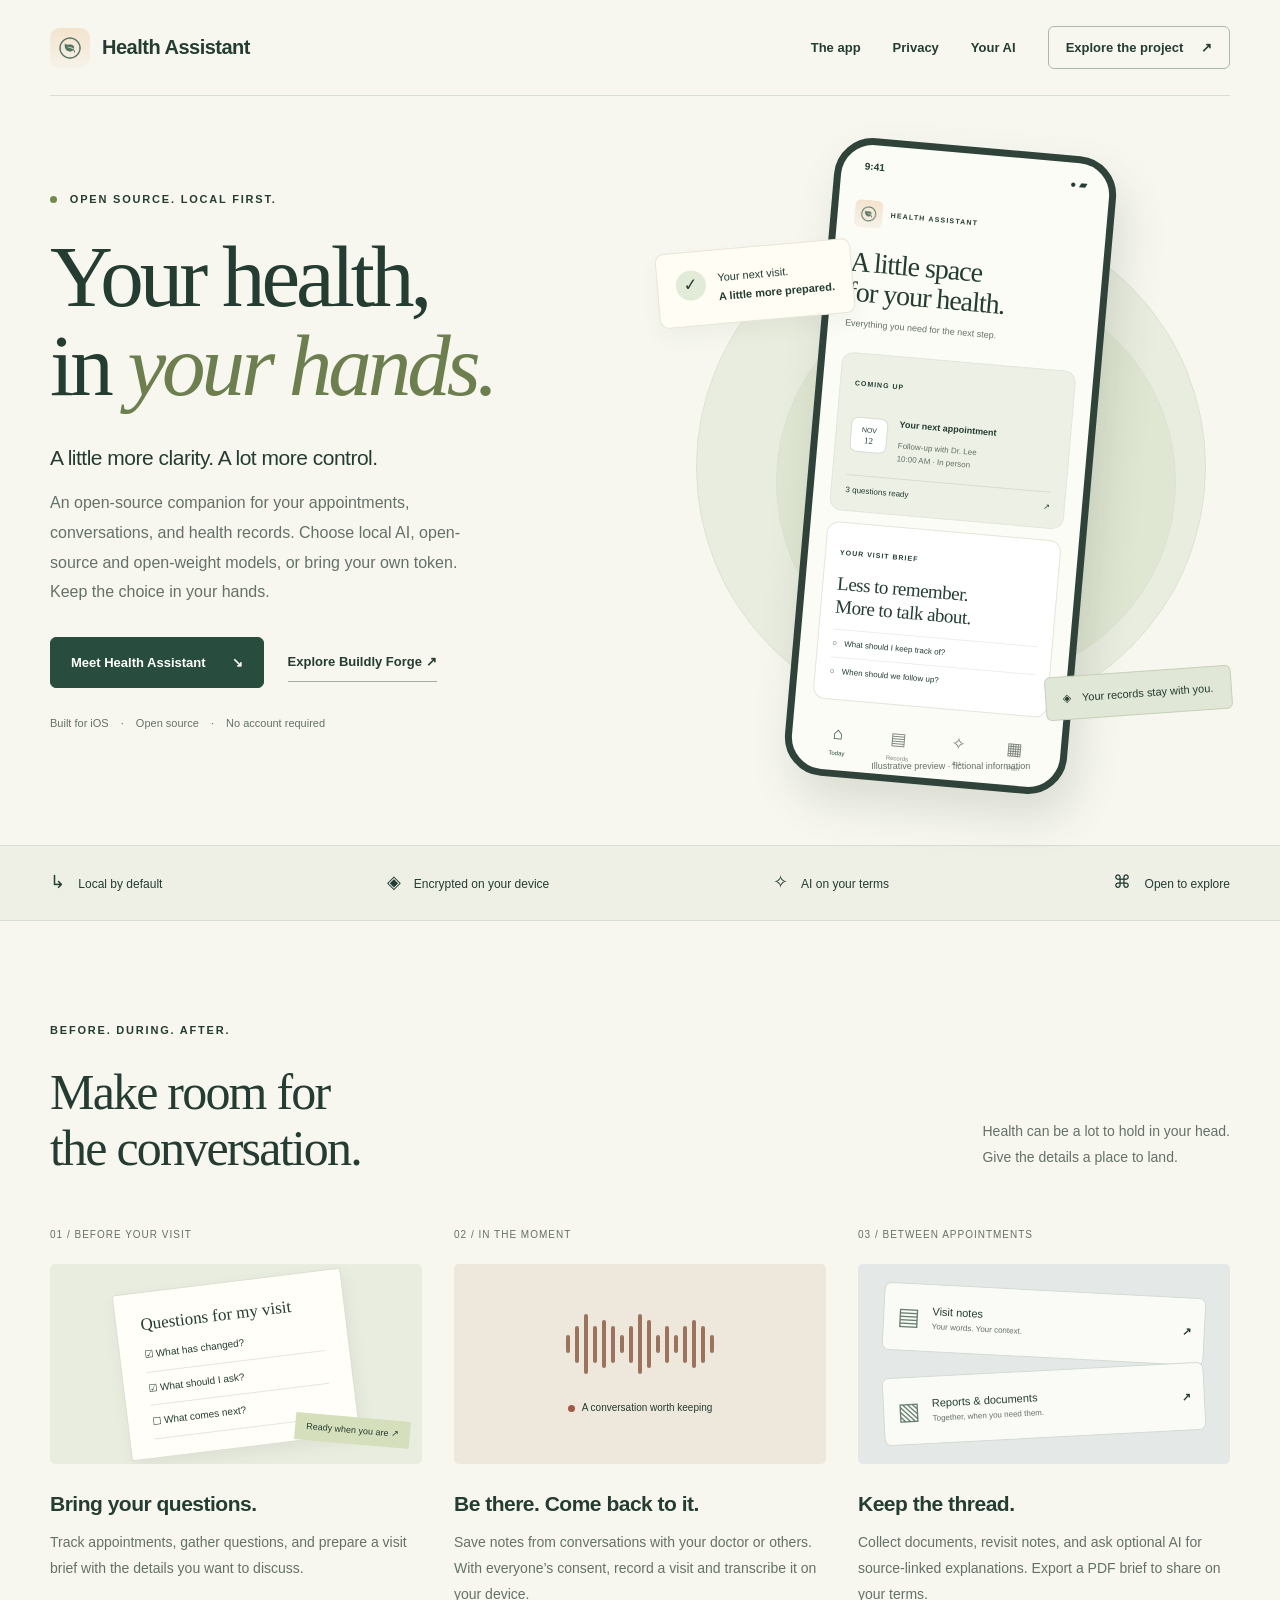
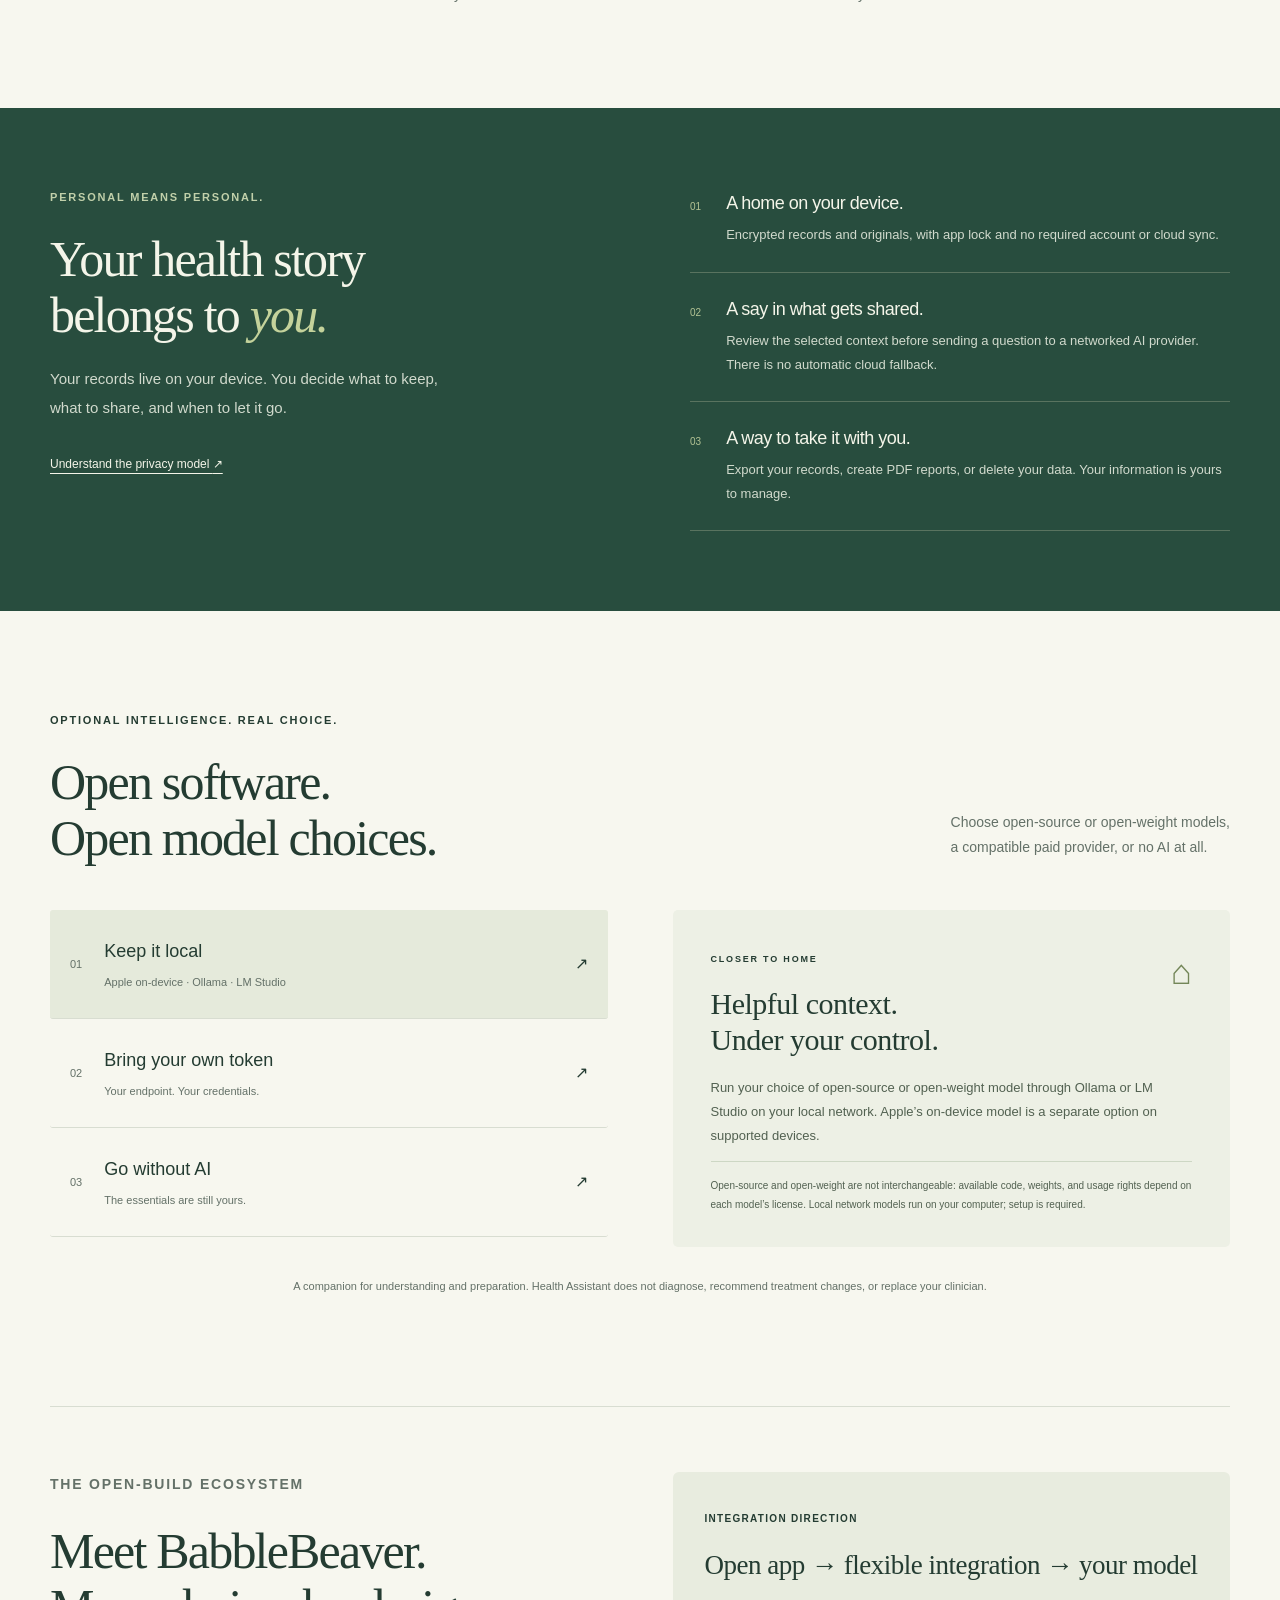
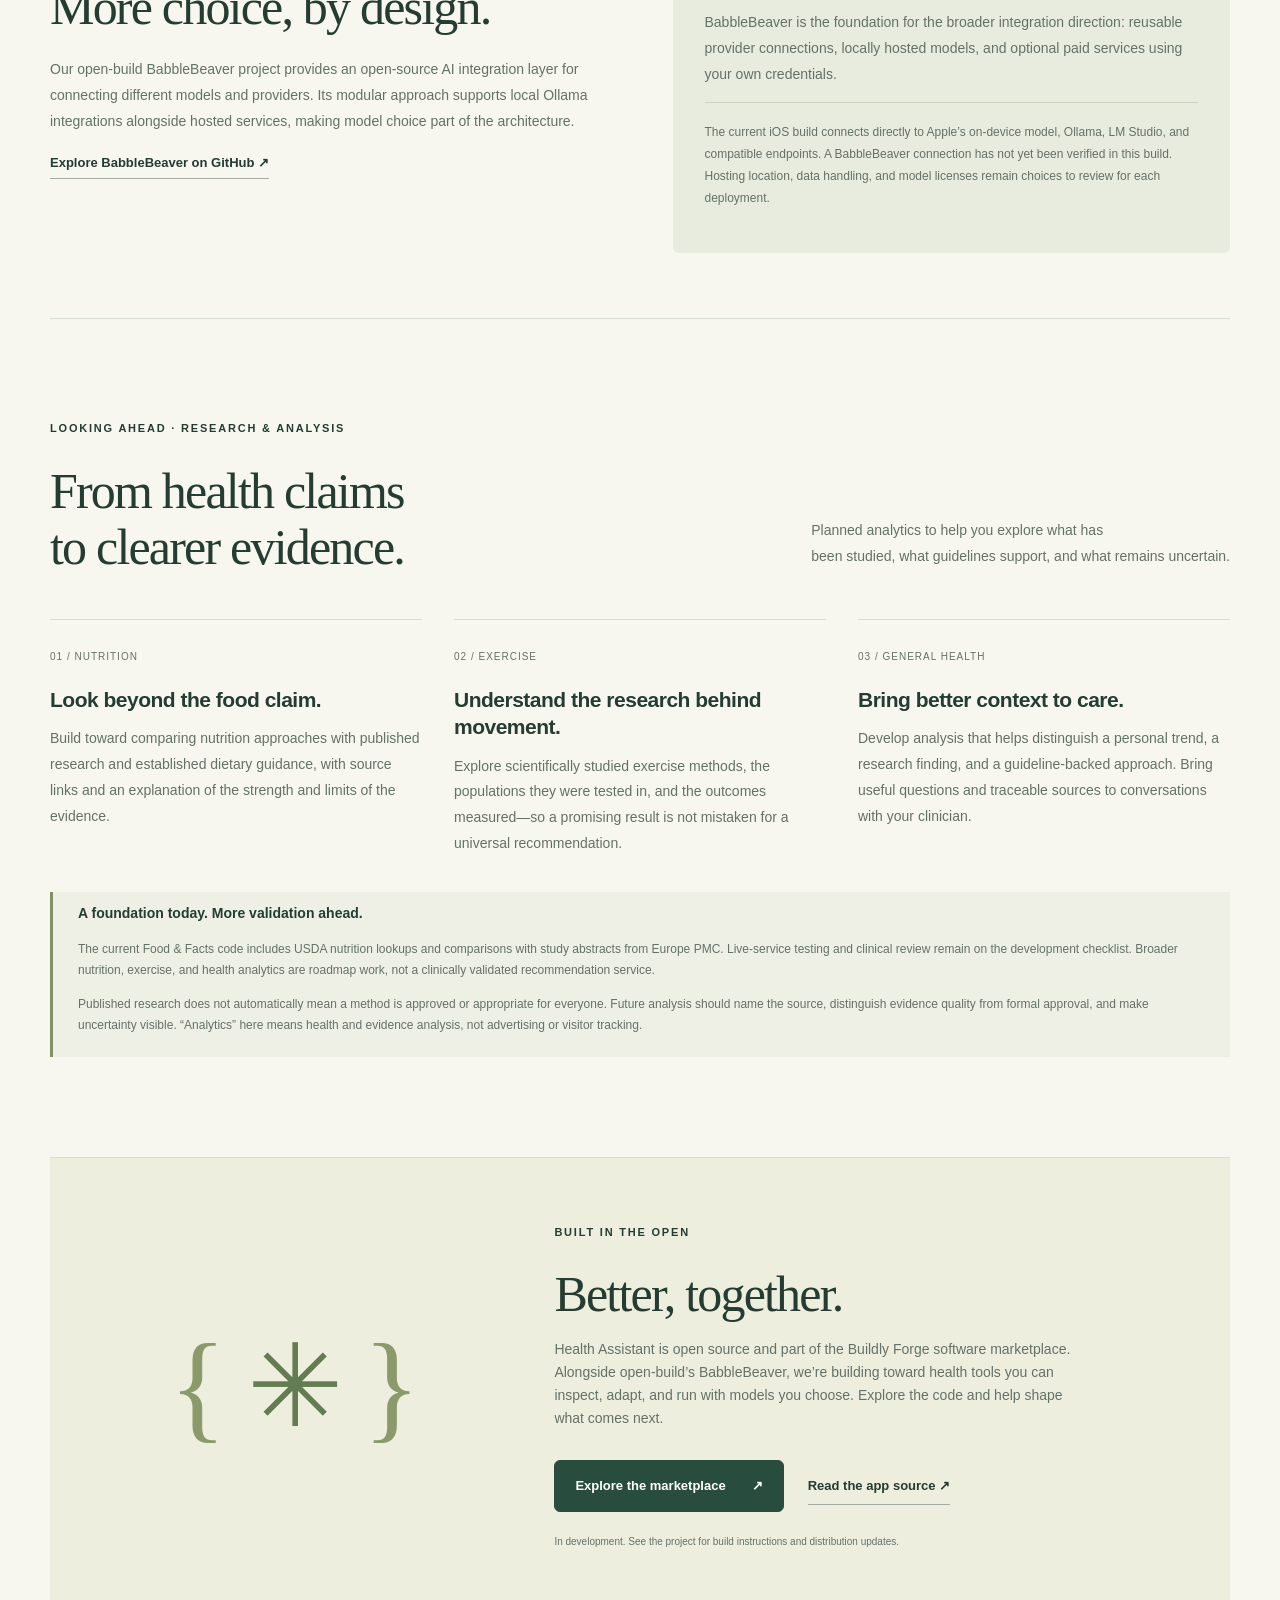
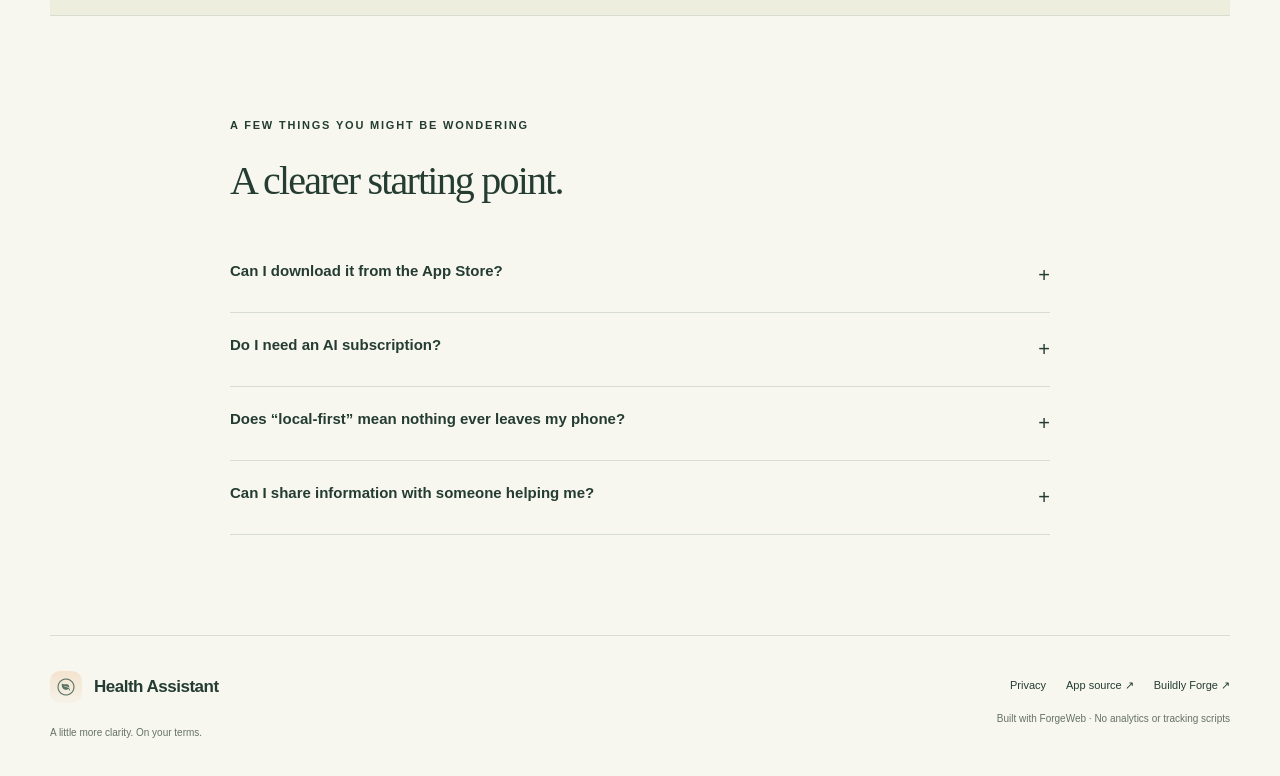
==== website/index.html @ 1ca06e39 "Build Health Assistant marketing site with local ForgeWeb administration" ====
<!doctype html>
<html lang="en">
<head>
<meta charset="utf-8"><meta name="viewport" content="width=device-width, initial-scale=1">
<title>Health Assistant — Your health, in your hands.</title>
<meta name="description" content="A local-first health companion for iOS. Prepare for appointments, keep conversations and records together, and choose where your AI runs.">
<meta name="theme-color" content="#244b3d"><meta property="og:title" content="Health Assistant — Your health, in your hands."><meta property="og:description" content="Remember the conversation. Prepare for the next one. A local-first, open-source health companion."><meta property="og:type" content="website">
<link rel="icon" href="assets/app-icon.png"><link rel="stylesheet" href="assets/site.css"><script defer src="assets/site.js"></script>
</head>
<body>
<a class="skip" href="#main">Skip to content</a>
<header class="header wrap"><a class="brand" href="./" aria-label="Health Assistant home"><img src="assets/app-icon.png" width="40" height="40" alt=""><span>Health Assistant</span></a><nav aria-label="Main navigation"><a href="#how-it-works">The app</a><a href="#privacy">Privacy</a><a href="#your-ai">Your AI</a><a class="nav-cta" href="#open-source">Explore the project <span aria-hidden="true">↗</span></a></nav></header>
<main id="main">
<section class="hero wrap">
<div class="hero-copy"><p class="eyebrow"><span class="status-dot"></span> OPEN SOURCE. LOCAL FIRST.</p><h1>Your health,<br>in <em>your hands.</em></h1><p class="lede">A little more clarity. A lot more control.</p><p class="intro">An open-source companion for your appointments, conversations, and health records. Choose local AI, open-source and open-weight models, or bring your own token. Keep the choice in your hands.</p><div class="actions"><a class="button" href="#how-it-works">Meet Health Assistant <span aria-hidden="true">↘</span></a><a class="text-link" href="https://collab.buildly.io/marketplace/">Explore Buildly Forge <span aria-hidden="true">↗</span></a></div><p class="hero-note">Built for iOS <span>·</span> Open source <span>·</span> No account required</p></div>
<div class="hero-visual"><div class="orbit orbit-one"></div><div class="orbit orbit-two"></div><div class="floating-note"><span class="note-icon" aria-hidden="true">✓</span><div>Your next visit.<br><strong>A little more prepared.</strong></div></div><div class="phone" aria-label="Illustrative Health Assistant app preview with fictional content"><div class="phone-top"><span>9:41</span><span aria-hidden="true">● ▰</span></div><div class="phone-heading"><img src="assets/app-icon.png" alt="" width="28" height="28"><span>HEALTH ASSISTANT</span></div><h2>A little space<br>for your health.</h2><p class="phone-sub">Everything you need for the next step.</p><div class="phone-card appointment"><span class="mini-label">COMING UP</span><div class="appointment-row"><div class="date-tile">NOV<strong>12</strong></div><div><strong>Your next appointment</strong><p>Follow-up with Dr. Lee<br>10:00 AM · In person</p></div></div><div class="card-footer"><span>3 questions ready</span><span aria-hidden="true">↗</span></div></div><div class="phone-card"><span class="mini-label">YOUR VISIT BRIEF</span><h3>Less to remember.<br>More to talk about.</h3><div class="mock-question"><span aria-hidden="true">○</span> What should I keep track of?</div><div class="mock-question"><span aria-hidden="true">○</span> When should we follow up?</div></div><div class="phone-tabs" aria-hidden="true"><span class="selected">⌂<small>Today</small></span><span>▤<small>Records</small></span><span>✧<small>Ask</small></span><span>▦<small>Plan</small></span></div></div><p class="preview-caption">Illustrative preview · fictional information</p><div class="privacy-tag"><span aria-hidden="true">◈</span> Your records stay with you.</div></div>
</section>
<div class="principles"><div class="wrap"><span><i aria-hidden="true">↳</i> Local by default</span><span><i aria-hidden="true">◈</i> Encrypted on your device</span><span><i aria-hidden="true">✧</i> AI on your terms</span><span><i aria-hidden="true">⌘</i> Open to explore</span></div></div>
<section id="how-it-works" class="section wrap"><div class="section-heading"><div><p class="eyebrow">BEFORE. DURING. AFTER.</p><h2>Make room for<br>the conversation.</h2></div><p>Health can be a lot to hold in your head.<br>Give the details a place to land.</p></div><div class="journey"><article><span class="step">01 / BEFORE YOUR VISIT</span><div class="feature-art questions-art" aria-hidden="true"><div class="paper"><span>Questions for my visit</span><p>☑ What has changed?</p><p>☑ What should I ask?</p><p>☐ What comes next?</p></div><span class="art-sticker">Ready when you are ↗</span></div><h3>Bring your questions.</h3><p>Track appointments, gather questions, and prepare a visit brief with the details you want to discuss.</p></article><article><span class="step">02 / IN THE MOMENT</span><div class="feature-art audio-art" aria-hidden="true"><div class="waveform"><i></i><i></i><i></i><i></i><i></i><i></i><i></i><i></i><i></i><i></i><i></i><i></i><i></i><i></i><i></i><i></i><i></i></div><div class="audio-label"><span class="record-dot"></span> A conversation worth keeping</div></div><h3>Be there. Come back to it.</h3><p>Save notes from conversations with your doctor or others. With everyone’s consent, record a visit and transcribe it on your device.</p></article><article><span class="step">03 / BETWEEN APPOINTMENTS</span><div class="feature-art records-art" aria-hidden="true"><div class="record-sheet"><span>▤</span><div>Visit notes<small>Your words. Your context.</small></div><b>↗</b></div><div class="record-sheet"><span>▧</span><div>Reports & documents<small>Together, when you need them.</small></div><b>↗</b></div></div><h3>Keep the thread.</h3><p>Collect documents, revisit notes, and ask optional AI for source-linked explanations. Export a PDF brief to share on your terms.</p></article></div></section>
<section id="privacy" class="privacy-section"><div class="wrap privacy-grid"><div><p class="eyebrow">PERSONAL MEANS PERSONAL.</p><h2>Your health story<br>belongs to <em>you.</em></h2><p class="privacy-intro">Your records live on your device. You decide what to keep, what to share, and when to let it go.</p><a class="light-link" href="privacy.html">Understand the privacy model <span aria-hidden="true">↗</span></a></div><div class="privacy-points"><article><span aria-hidden="true">01</span><div><h3>A home on your device.</h3><p>Encrypted records and originals, with app lock and no required account or cloud sync.</p></div></article><article><span aria-hidden="true">02</span><div><h3>A say in what gets shared.</h3><p>Review the selected context before sending a question to a networked AI provider. There is no automatic cloud fallback.</p></div></article><article><span aria-hidden="true">03</span><div><h3>A way to take it with you.</h3><p>Export your records, create PDF reports, or delete your data. Your information is yours to manage.</p></div></article></div></div></section>
<section id="your-ai" class="section wrap"><div class="section-heading"><div><p class="eyebrow">OPTIONAL INTELLIGENCE. REAL CHOICE.</p><h2>Open software.<br>Open model choices.</h2></div><p>Choose open-source or open-weight models,<br>a compatible paid provider, or no AI at all.</p></div><div class="ai-layout"><div class="ai-selector" role="tablist" aria-label="AI options"><button id="tab-local" role="tab" aria-selected="true" aria-controls="panel-ai" data-mode="local"><span>01</span><div>Keep it local<small>Apple on-device · Ollama · LM Studio</small></div><b aria-hidden="true">↗</b></button><button id="tab-token" role="tab" aria-selected="false" aria-controls="panel-ai" tabindex="-1" data-mode="token"><span>02</span><div>Bring your own token<small>Your endpoint. Your credentials.</small></div><b aria-hidden="true">↗</b></button><button id="tab-none" role="tab" aria-selected="false" aria-controls="panel-ai" tabindex="-1" data-mode="none"><span>03</span><div>Go without AI<small>The essentials are still yours.</small></div><b aria-hidden="true">↗</b></button></div><div id="panel-ai" class="ai-panel" role="tabpanel" aria-labelledby="tab-local" tabindex="0"><span class="panel-symbol" aria-hidden="true">⌂</span><p class="eyebrow" id="ai-label">CLOSER TO HOME</p><h3 id="ai-title">Helpful context.<br>Under your control.</h3><p id="ai-description">Run your choice of open-source or open-weight model through Ollama or LM Studio on your local network. Apple’s on-device model is a separate option on supported devices.</p><p class="ai-footnote" id="ai-footnote">Open-source and open-weight are not interchangeable: available code, weights, and usage rights depend on each model’s license. Local network models run on your computer; setup is required.</p></div></div><p class="care-note">A companion for understanding and preparation. Health Assistant does not diagnose, recommend treatment changes, or replace your clinician.</p></section>
<section id="babblebeaver" class="integration-section wrap"><div><p class="eyebrow">THE OPEN-BUILD ECOSYSTEM</p><h2>Meet BabbleBeaver.<br>More choice, by design.</h2><p>Our open-build BabbleBeaver project provides an open-source AI integration layer for connecting different models and providers. Its modular approach supports local Ollama integrations alongside hosted services, making model choice part of the architecture.</p><a class="text-link" href="https://github.com/open-build/BabbleBeaver">Explore BabbleBeaver on GitHub ↗</a></div><div class="integration-detail"><span class="roadmap-label">INTEGRATION DIRECTION</span><h3>Open app → flexible integration → your model</h3><p>BabbleBeaver is the foundation for the broader integration direction: reusable provider connections, locally hosted models, and optional paid services using your own credentials.</p><p class="integration-status">The current iOS build connects directly to Apple’s on-device model, Ollama, LM Studio, and compatible endpoints. A BabbleBeaver connection has not yet been verified in this build. Hosting location, data handling, and model licenses remain choices to review for each deployment.</p></div></section>
<section id="research-roadmap" class="section wrap"><div class="section-heading"><div><p class="eyebrow">LOOKING AHEAD · RESEARCH & ANALYSIS</p><h2>From health claims<br>to clearer evidence.</h2></div><p>Planned analytics to help you explore what has<br>been studied, what guidelines support, and what remains uncertain.</p></div><div class="journey roadmap"><article><span class="step">01 / NUTRITION</span><h3>Look beyond the food claim.</h3><p>Build toward comparing nutrition approaches with published research and established dietary guidance, with source links and an explanation of the strength and limits of the evidence.</p></article><article><span class="step">02 / EXERCISE</span><h3>Understand the research behind movement.</h3><p>Explore scientifically studied exercise methods, the populations they were tested in, and the outcomes measured—so a promising result is not mistaken for a universal recommendation.</p></article><article><span class="step">03 / GENERAL HEALTH</span><h3>Bring better context to care.</h3><p>Develop analysis that helps distinguish a personal trend, a research finding, and a guideline-backed approach. Bring useful questions and traceable sources to conversations with your clinician.</p></article></div><div class="research-note"><strong>A foundation today. More validation ahead.</strong><p>The current Food & Facts code includes USDA nutrition lookups and comparisons with study abstracts from Europe PMC. Live-service testing and clinical review remain on the development checklist. Broader nutrition, exercise, and health analytics are roadmap work, not a clinically validated recommendation service.</p><p>Published research does not automatically mean a method is approved or appropriate for everyone. Future analysis should name the source, distinguish evidence quality from formal approval, and make uncertainty visible. “Analytics” here means health and evidence analysis, not advertising or visitor tracking.</p></div></section>
<section id="open-source" class="open-section wrap"><div class="open-mark" aria-hidden="true">{<span>✳</span>}</div><div><p class="eyebrow">BUILT IN THE OPEN</p><h2>Better, together.</h2><p>Health Assistant is open source and part of the Buildly Forge software marketplace. Alongside open-build’s BabbleBeaver, we’re building toward health tools you can inspect, adapt, and run with models you choose. Explore the code and help shape what comes next.</p><div class="actions"><a class="button" href="https://collab.buildly.io/marketplace/">Explore the marketplace <span aria-hidden="true">↗</span></a><a class="text-link" href="https://github.com/glind/HealthAssistant">Read the app source <span aria-hidden="true">↗</span></a></div><p class="availability">In development. See the project for build instructions and distribution updates.</p></div></section>
<section class="faq section wrap"><p class="eyebrow">A FEW THINGS YOU MIGHT BE WONDERING</p><h2>A clearer starting point.</h2><details><summary>Can I download it from the App Store?</summary><p>We’re not linking an App Store release yet. Explore the app source for build instructions and follow the Buildly Forge project for distribution updates.</p></details><details><summary>Do I need an AI subscription?</summary><p>No. Appointments, notes, documents, and visit preparation work without AI. If you enable AI, you choose the provider. Local models require a compatible setup; paid services may charge separately.</p></details><details><summary>Does “local-first” mean nothing ever leaves my phone?</summary><p>Your records are stored locally. If you choose a networked AI provider, approved context is sent to that provider. You can also explicitly export or share reports. See the <a href="privacy.html">privacy model</a> for the distinctions.</p></details><details><summary>Can I share information with someone helping me?</summary><p>You can export reports and choose what to share yourself. Live caregiver accounts, shared workspaces, and cloud sync are not current app features.</p></details></section>
</main><footer class="footer wrap"><div><a class="brand" href="./"><img src="assets/app-icon.png" width="32" height="32" alt="">Health Assistant</a><p>A little more clarity. On your terms.</p></div><div><a href="privacy.html">Privacy</a><a href="https://github.com/glind/HealthAssistant">App source ↗</a><a href="https://collab.buildly.io/marketplace/">Buildly Forge ↗</a><p>Built with ForgeWeb · No analytics or tracking scripts</p></div></footer>
</body></html>
---- website/assets/site.css ----
:root{--ink:#243c32;--green:#284d3e;--sage:#dfe8db;--cream:#f7f7ef;--muted:#647168;--line:#d8ddd1;--white:#fff;--serif:Georgia,'Times New Roman',serif}*{box-sizing:border-box}html{scroll-behavior:smooth;scroll-padding-top:30px}body{margin:0;background:var(--cream);color:var(--ink);font:16px/1.65 -apple-system,BlinkMacSystemFont,'Segoe UI',sans-serif}a{color:inherit;text-underline-offset:5px}button{font:inherit}a,button,summary{-webkit-tap-highlight-color:transparent}a:focus-visible,button:focus-visible,summary:focus-visible,[tabindex]:focus-visible{outline:3px solid #b86632;outline-offset:5px}a:hover{color:#667e3e}.wrap{width:min(1180px,calc(100% - 96px));margin:auto}.skip{position:absolute;top:-70px;left:20px;z-index:20;background:white;padding:10px}.skip:focus{top:10px}.header{display:flex;align-items:center;justify-content:space-between;padding:26px 0;border-bottom:1px solid var(--line)}.brand{display:inline-flex;align-items:center;gap:12px;font-weight:650;letter-spacing:-.5px;text-decoration:none;font-size:20px}.brand img{border-radius:10px}.header nav{display:flex;gap:32px;align-items:center;font-size:13px;font-weight:600}.header nav a{text-decoration:none}.nav-cta{border:1px solid #abb9ab;padding:10px 17px;border-radius:6px}.nav-cta span{margin-left:14px}.hero{display:grid;grid-template-columns:1.05fr 1fr;gap:35px;min-height:720px;align-items:center;padding-top:50px;padding-bottom:58px}.eyebrow{font-size:11px;font-weight:700;letter-spacing:1.8px;margin:0 0 25px}.status-dot{display:inline-block;width:7px;height:7px;background:#748a4c;border-radius:50%;margin-right:8px}h1,h2,h3,p{margin-top:0}h1{font:normal clamp(60px,6.8vw,88px)/1.02 var(--serif);letter-spacing:-4px;margin-bottom:30px}em{font-weight:normal;color:#6d7f4f}h2{font:normal 50px/1.12 var(--serif);letter-spacing:-1.8px;margin-bottom:22px}h3{line-height:1.3;font-size:22px;letter-spacing:-.5px}.lede{font-size:21px;margin-bottom:13px;letter-spacing:-.5px}.intro{max-width:425px;color:var(--muted);font-size:16px;line-height:1.85}.actions{display:flex;gap:24px;align-items:center;flex-wrap:wrap;margin-top:30px}.button{background:var(--green);color:white;border:1px solid var(--green);border-radius:6px;padding:14px 20px;display:inline-flex;gap:26px;align-items:center;text-decoration:none;font-size:13px;font-weight:600}.button:hover{background:#3b614e;color:white}.text-link{font-size:13px;font-weight:600;text-decoration:none;border-bottom:1px solid #a2ada0;padding:8px 0}.hero-note{font-size:11px;color:var(--muted);margin-top:26px}.hero-note span{margin:0 9px}.hero-visual{position:relative;min-height:600px;display:flex;align-items:center;justify-content:center}.orbit{position:absolute;border:1px solid #dce3d1;border-radius:50%;width:510px;height:510px;background:#e9eddf;z-index:-1}.orbit-two{width:400px;height:400px;background:#dfe6d2;transform:translate(25px,15px)}.phone{width:283px;background:#fbfcf6;border:7px solid #30433b;border-radius:39px;padding:14px 17px 12px;box-shadow:10px 23px 45px #34433324;transform:rotate(5deg);position:relative}.phone-top{display:flex;justify-content:space-between;font-size:10px;font-weight:700;margin-bottom:24px;padding:0 6px}.phone-heading{display:flex;align-items:center;gap:8px;font-size:7px;letter-spacing:1.2px;font-weight:650;margin-bottom:20px}.phone-heading img{border-radius:6px}.phone h2{font-size:28px;letter-spacing:-1px;margin-bottom:8px;line-height:1.1}.phone-sub{font-size:9px;color:var(--muted);margin-bottom:21px}.phone-card{background:white;border:1px solid #e3e6da;border-radius:12px;padding:14px;margin-top:11px}.phone-card.appointment{background:#edf0e5}.mini-label{font-size:7px;letter-spacing:1px;font-weight:750}.appointment-row{display:flex;align-items:center;gap:11px;margin:12px 0}.date-tile{background:#fff;border:1px solid var(--line);padding:6px 10px;text-align:center;border-radius:7px;font-size:7px}.date-tile strong{display:block;font:24px var(--serif)}.appointment-row>div>strong{font-size:9px}.appointment-row p{font-size:8px;line-height:1.7;color:var(--muted);margin:3px 0 0}.card-footer{border-top:1px solid var(--line);padding-top:8px;font-size:8px;display:flex;justify-content:space-between}.phone-card h3{font:19px/1.2 var(--serif);margin:10px 0}.mock-question{font-size:8px;padding:7px 0;border-top:1px solid #eee}.mock-question span{margin-right:5px}.phone-tabs{display:flex;justify-content:space-around;margin-top:20px;text-align:center;color:#7b857b;font-size:17px}.phone-tabs small{display:block;font-size:6px}.phone-tabs .selected{color:#244b3d}.floating-note{position:absolute;left:-14px;top:100px;z-index:2;transform:rotate(-5deg);background:#fffdf4;padding:18px;border:1px solid #e7e6d8;border-radius:9px;box-shadow:0 10px 20px #3443330c;display:flex;gap:12px;font-size:11px;line-height:1.7}.note-icon{width:30px;height:30px;border-radius:50%;background:#e2ead8;display:grid;place-items:center;font-size:17px}.floating-note strong{font-weight:550}.privacy-tag{position:absolute;bottom:72px;right:-2px;background:#e1e7d6;border:1px solid #c5d0b8;transform:rotate(-4deg);padding:12px 17px;font-size:11px;border-radius:6px}.privacy-tag span{margin-right:8px}.preview-caption{position:absolute;bottom:4px;left:0;right:0;text-align:center;font-size:9px;color:var(--muted)}.principles{border-block:1px solid var(--line);background:#eef0e6}.principles .wrap{display:flex;justify-content:space-between;padding:22px 0;font-size:12px}.principles i{font-size:18px;font-style:normal;margin-right:10px}.section{padding-top:100px;padding-bottom:100px}.section-heading{display:flex;justify-content:space-between;align-items:end;gap:40px;margin-bottom:44px}.section-heading h2{margin:0}.section-heading>p{font-size:14px;color:var(--muted);line-height:1.85;margin-bottom:5px}.journey{display:grid;grid-template-columns:repeat(3,1fr);gap:32px}.step{font-size:10px;letter-spacing:1px;color:var(--muted)}.feature-art{height:200px;margin:18px 0 26px;background:#e9eddf;position:relative;overflow:hidden;display:flex;align-items:center;justify-content:center;border-radius:5px}.journey h3{font-size:21px;margin-bottom:13px}.journey article>p{font-size:14px;color:var(--muted);line-height:1.85;margin:0}.paper{background:#fffef8;transform:rotate(-7deg);padding:18px 24px;box-shadow:2px 6px 15px #38423212;width:230px;border:1px solid #dce0d2;border-radius:3px}.paper>span{font-family:var(--serif);font-size:17px}.paper p{font-size:10px;border-bottom:1px solid #e4e7db;margin:0;padding:8px 0}.art-sticker{position:absolute;right:12px;bottom:20px;background:#d5dfbc;padding:6px 11px;font-size:9px;transform:rotate(5deg)}.audio-art{background:#eee7dc;flex-direction:column;gap:23px}.waveform{height:65px;display:flex;gap:5px;align-items:center}.waveform i{width:4px;height:18px;border-radius:5px;background:#9c745e}.waveform i:nth-child(3n){height:60px}.waveform i:nth-child(2n){height:37px}.waveform i:nth-child(5n){height:48px}.audio-label{font-size:10px;display:flex;align-items:center;gap:7px}.record-dot{width:7px;height:7px;background:#a25a46;border-radius:50%}.records-art{background:#e4e9e7;flex-direction:column;gap:12px;padding:25px}.record-sheet{display:flex;align-items:center;gap:12px;background:#fafbf6;width:100%;padding:13px;border:1px solid #d3dbd4;border-radius:7px;font-size:11px;transform:rotate(3deg)}.record-sheet+div{transform:rotate(-3deg)}.record-sheet>span{font-size:24px;color:#678071}.record-sheet small{font-size:8px;display:block;color:var(--muted)}.record-sheet b{margin-left:auto}.privacy-section{background:var(--green);color:#f4f5e9;padding:80px 0}.privacy-grid{display:grid;grid-template-columns:1fr 1fr;gap:100px}.privacy-section .eyebrow{color:#c1d0aa}.privacy-section em{color:#c4d29b}.privacy-intro{font-size:15px;line-height:1.9;color:#d1dacd;max-width:390px}.light-link{font-size:12px;color:#f4f5e9;display:inline-block;margin-top:18px}.privacy-points article{display:flex;gap:25px;padding:25px 0;border-bottom:1px solid #59735f}.privacy-points article:first-child{padding-top:4px}.privacy-points article>span{font-size:10px;padding-top:7px;color:#b3c394}.privacy-points h3{font-size:18px;font-weight:500;margin-bottom:8px}.privacy-points p{font-size:13px;line-height:1.8;color:#d1dacd;margin:0}.ai-layout{display:grid;grid-template-columns:1fr 1fr;gap:65px;align-items:start}.ai-selector button{display:flex;width:100%;gap:22px;text-align:left;align-items:center;background:none;border:0;border-bottom:1px solid var(--line);color:var(--ink);padding:27px 20px;cursor:pointer;border-radius:3px}.ai-selector button[aria-selected=true]{background:#e5eadb}.ai-selector button>span{font-size:11px;color:var(--muted)}.ai-selector button div{font-size:18px}.ai-selector button small{font-size:11px;color:var(--muted);display:block;margin-top:6px}.ai-selector button b{font-weight:400;margin-left:auto}.ai-panel{background:#edf0e5;padding:33px 38px;min-height:330px;border-radius:5px}.panel-symbol{float:right;font-size:35px;color:#738658}.ai-panel .eyebrow{font-size:9px;margin-top:9px;margin-bottom:19px}.ai-panel h3{font:30px/1.2 var(--serif);margin-bottom:18px;letter-spacing:-.5px}.ai-panel p:not(.eyebrow){font-size:13px;color:#526151;line-height:1.85}.ai-panel .ai-footnote{font-size:10px!important;border-top:1px solid #cdd7c4;padding-top:15px;margin-bottom:0}.care-note{font-size:11px;color:var(--muted);margin-top:30px;text-align:center}.open-section{border-block:1px solid var(--line);display:grid;grid-template-columns:.75fr 1.25fr;gap:75px;padding:65px 60px;background:#eeeede}.open-mark{display:flex;align-items:center;justify-content:center;gap:20px;font:120px var(--serif);color:#8b9a6b}.open-mark span{font:115px var(--serif);color:#647c51}.open-section h2{margin-bottom:16px}.open-section p:not(.eyebrow){font-size:14px;color:var(--muted);max-width:520px}.open-section .availability{font-size:10px!important;margin:22px 0 0}.faq{max-width:820px}.faq h2{font-size:40px;margin-bottom:35px}.faq details{border-bottom:1px solid var(--line);padding:20px 0}.faq summary{cursor:pointer;font-size:15px;font-weight:550;list-style:none;display:flex;justify-content:space-between;gap:20px}.faq summary::after{content:'+';font-size:20px;font-weight:400}.faq details[open] summary::after{content:'−'}.faq details p{font-size:14px;color:var(--muted);margin:15px 30px 2px 0}.footer{border-top:1px solid var(--line);padding-top:35px;padding-bottom:35px;display:flex;justify-content:space-between;gap:25px}.footer .brand{font-size:17px}.footer p{font-size:10px;color:var(--muted);margin:13px 0 0}.footer>div:last-child{text-align:right}.footer>div>a:not(.brand){font-size:11px;margin-left:20px;text-decoration:none}.prose{max-width:780px;padding-block:75px}.prose h1{font-size:64px}.prose h2{font-size:28px;margin-top:36px;letter-spacing:-.5px}.prose p,.prose li{color:var(--muted)}@media(min-width:1450px){.hero{min-height:770px}}@media(max-width:1050px){.wrap{width:calc(100% - 56px)}.header nav{gap:20px}.hero{gap:10px}.hero-visual{transform:scale(.88)}.orbit{width:430px;height:430px}.floating-note{left:-35px}.privacy-tag{right:-20px}.actions{gap:17px}.privacy-grid{gap:50px}.ai-layout{gap:30px}.open-section{padding:45px}.open-mark{font-size:90px;gap:10px}.open-mark span{font-size:90px}}@media(max-width:760px){.wrap{width:calc(100% - 40px)}.header{padding:18px 0;flex-wrap:wrap;gap:18px}.brand{font-size:18px}.header nav{width:100%;justify-content:space-between;gap:10px;font-size:11px}.nav-cta{padding:6px 10px}.hero{grid-template-columns:1fr;padding-top:45px;padding-bottom:20px;gap:0}.hero-copy{max-width:520px}h1{font-size:66px;letter-spacing:-3px}.eyebrow{font-size:10px;letter-spacing:1.4px}.intro{font-size:15px}.hero-visual{min-height:580px;transform:scale(.93);margin-top:10px}.floating-note{left:0;top:100px}.privacy-tag{right:0;bottom:70px}.orbit{width:min(100%,440px);height:410px}.orbit-two{width:320px;height:320px}.hero-note{font-size:10px}.principles .wrap{display:grid;grid-template-columns:1fr 1fr;gap:15px;font-size:10px;padding:19px 0}.principles i{margin-right:6px;font-size:15px}.section{padding-block:62px}.section-heading{display:block;margin-bottom:30px}h2{font-size:40px}.section-heading>p{margin-top:22px}.journey{grid-template-columns:1fr;gap:37px}.feature-art{height:215px;margin-bottom:18px}.journey article>p{max-width:500px}.privacy-section{padding:55px 0}.privacy-grid,.ai-layout{grid-template-columns:1fr;gap:35px}.privacy-points article{padding:22px 0}.ai-selector button{padding:20px 15px}.ai-panel{padding:27px;min-height:330px}.care-note{text-align:left}.open-section{grid-template-columns:1fr;padding:32px 23px;gap:18px}.open-mark{justify-content:start;font-size:64px;line-height:1}.open-mark span{font-size:65px}.faq h2{font-size:35px}.footer{display:block}.footer>div:last-child{text-align:left;margin-top:26px}.footer>div>a:not(.brand){margin-left:0;margin-right:20px}.prose{padding-block:45px}.prose h1{font-size:49px}.prose h2{font-size:28px}}@media(prefers-reduced-motion:reduce){html{scroll-behavior:auto}}

.integration-section{display:grid;grid-template-columns:1fr 1fr;gap:65px;border-block:1px solid var(--line);padding-block:65px}.integration-section p{font-size:14px;color:var(--muted);line-height:1.85}.integration-detail{background:#e8ecdf;padding:32px;border-radius:6px}.roadmap-label{display:inline-block;font-size:10px;font-weight:700;letter-spacing:1.3px;margin-bottom:20px}.integration-detail h3{font:27px/1.3 var(--serif)}.integration-detail .integration-status{font-size:12px;border-top:1px solid #cad4bf;padding-top:18px}.roadmap article{border-top:1px solid var(--line);padding-top:22px}.roadmap h3{margin-top:18px}.research-note{margin-top:35px;border-left:3px solid #829064;padding:8px 25px;background:#eef0e6}.research-note strong{font-size:14px}.research-note p{font-size:12px;line-height:1.8;color:var(--muted);margin:12px 0}@media(max-width:760px){.integration-section{grid-template-columns:1fr;gap:25px;padding-block:45px}.integration-detail{padding:25px}}
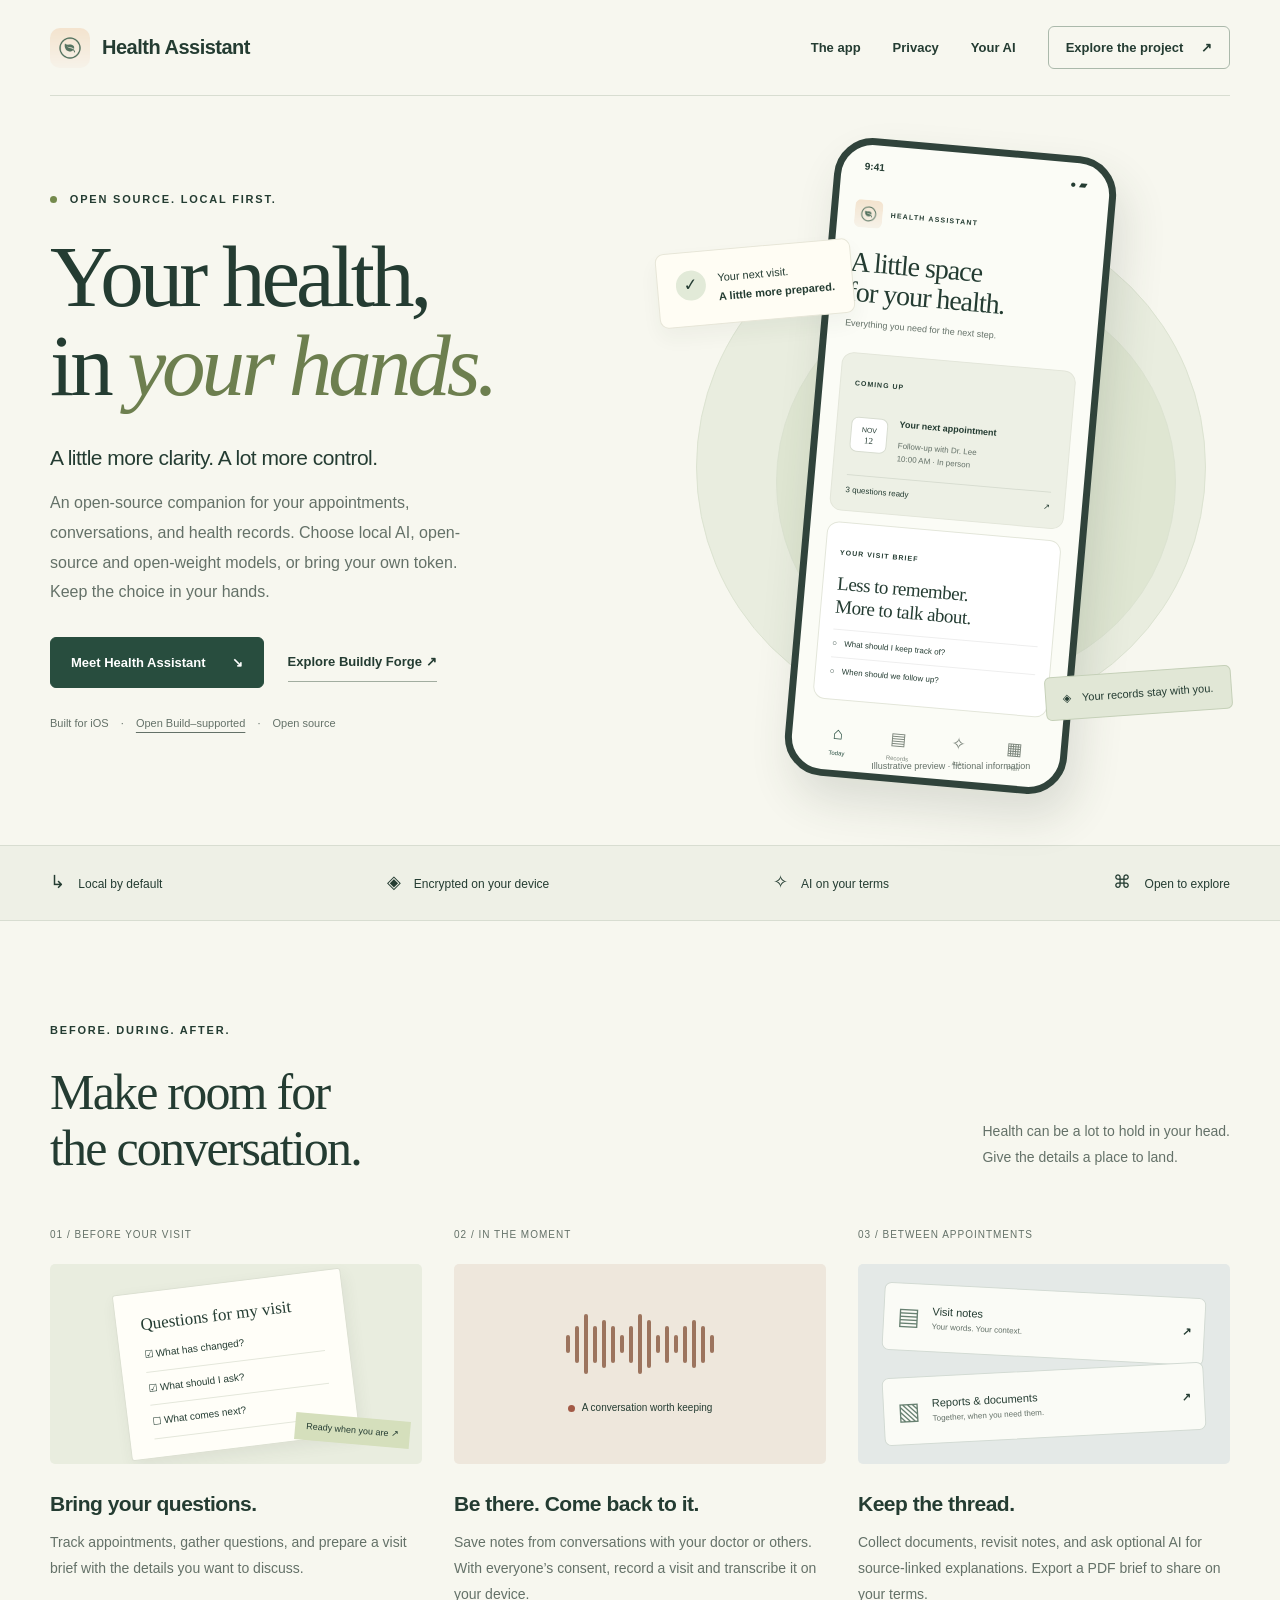
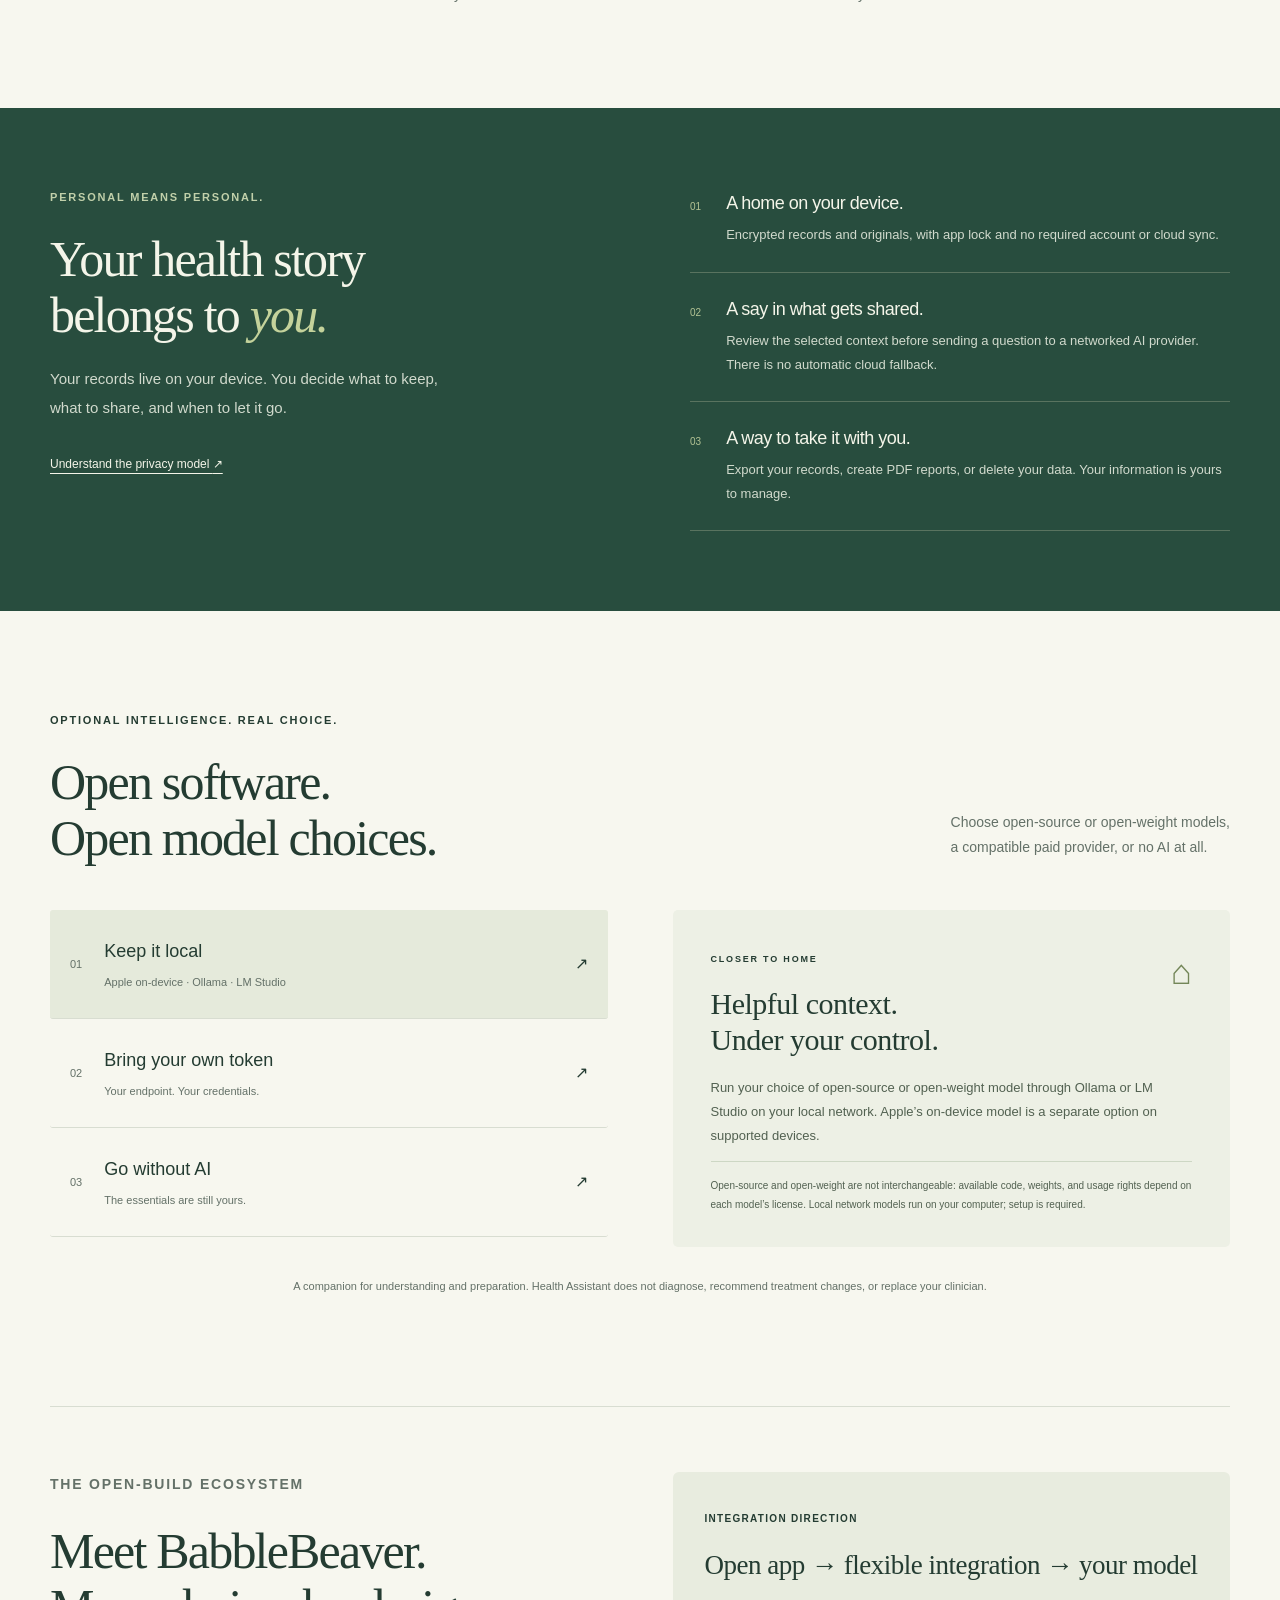
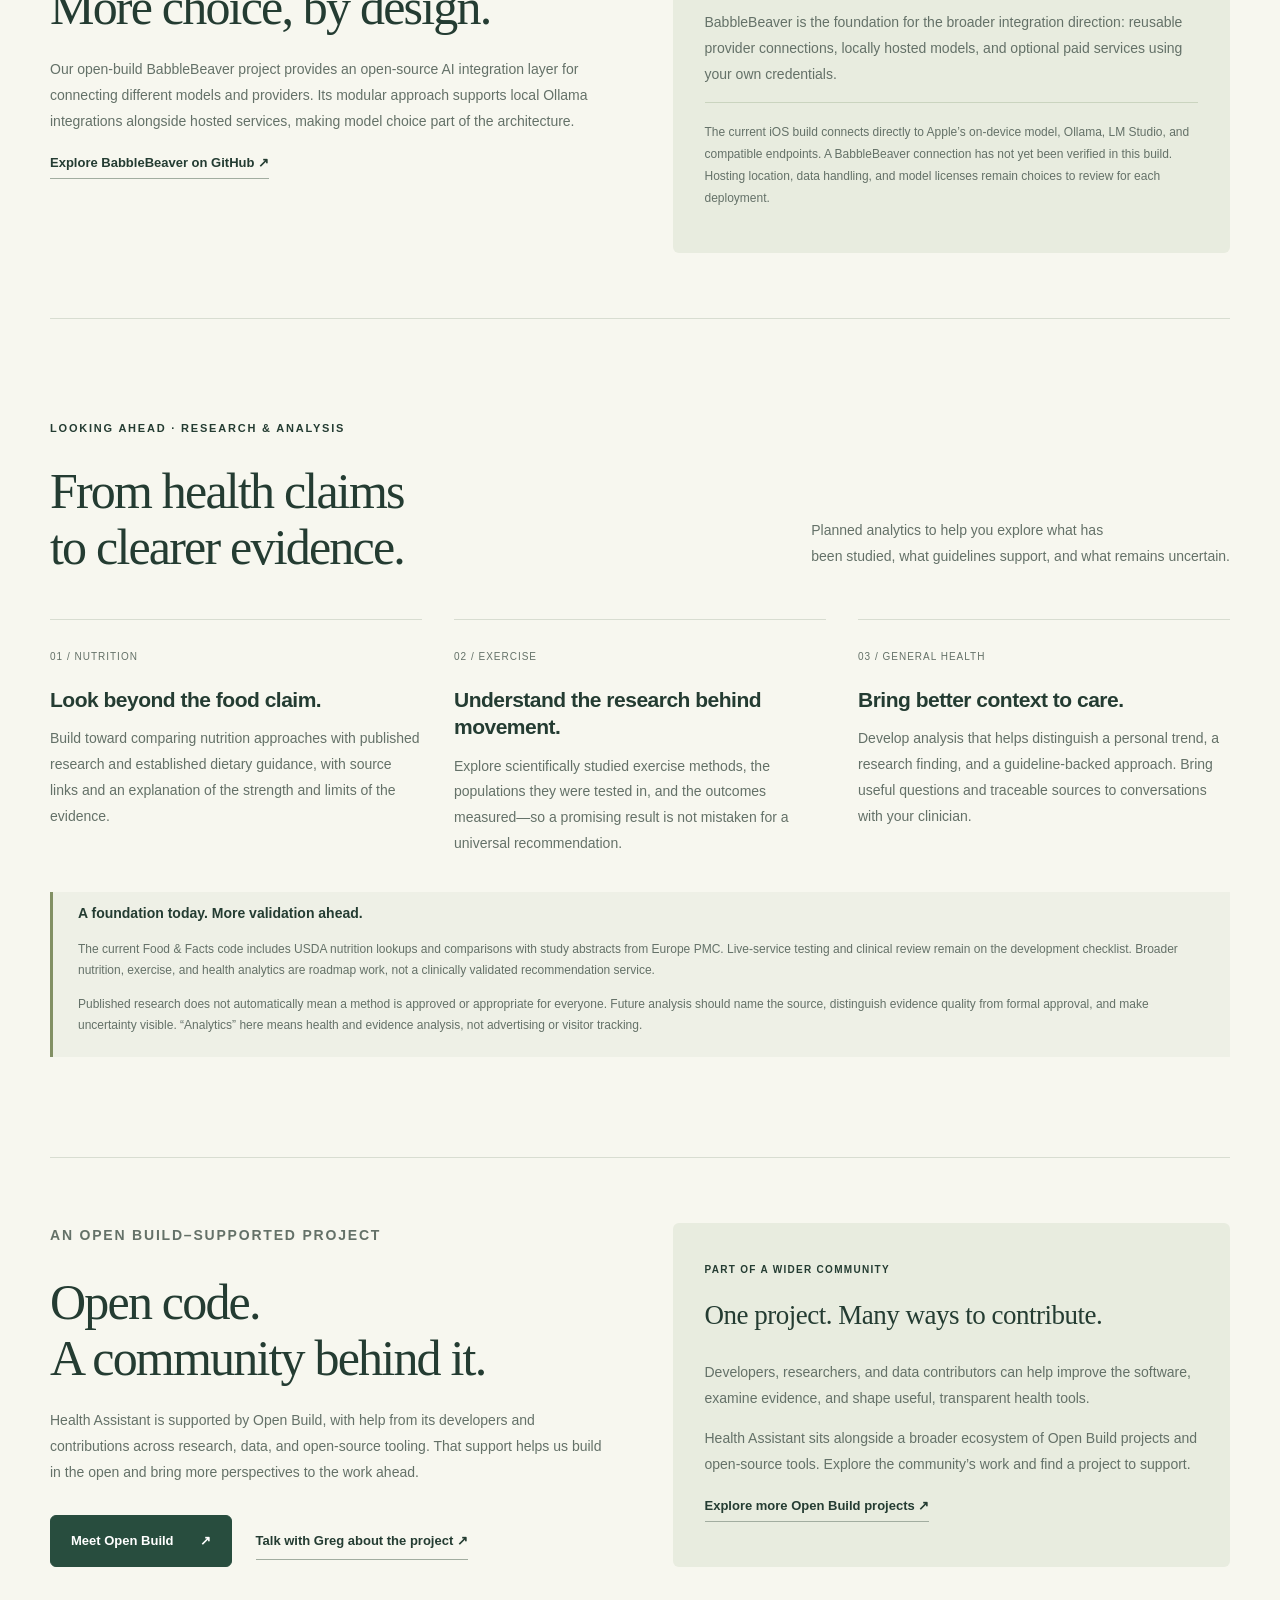
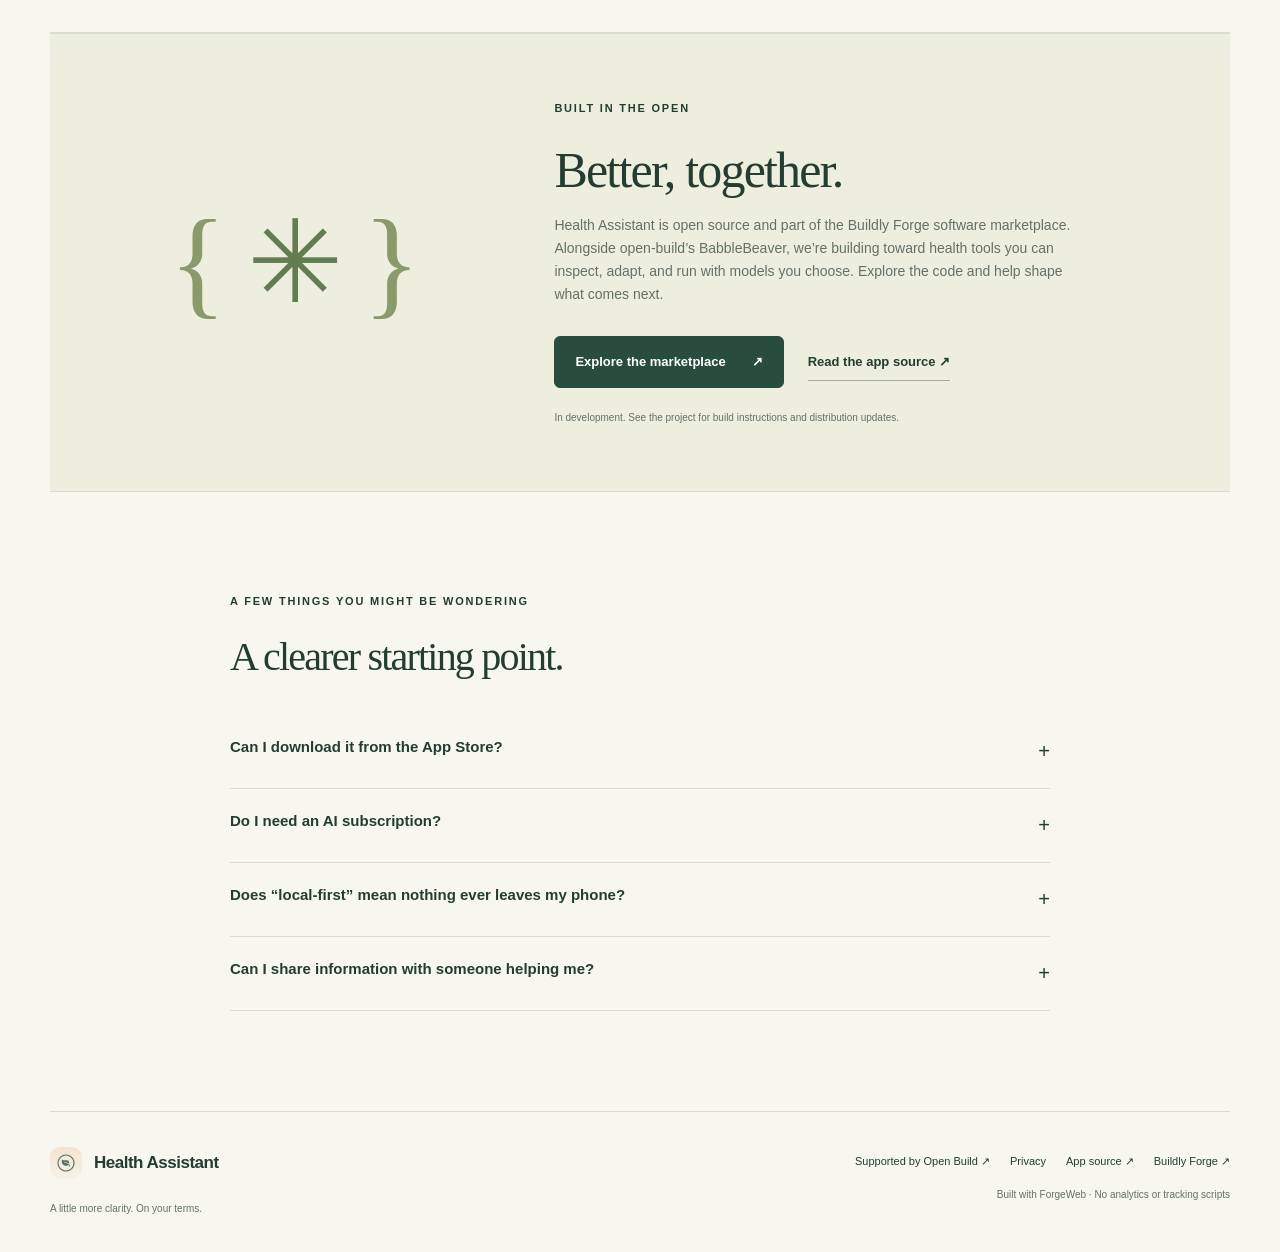
==== commit eb3a2a00: "Highlight Open Build support and contributor connections" ====
--- a/website/index.html
+++ b/website/index.html
@@ -12,7 +12,7 @@
 <header class="header wrap"><a class="brand" href="./" aria-label="Health Assistant home"><img src="assets/app-icon.png" width="40" height="40" alt=""><span>Health Assistant</span></a><nav aria-label="Main navigation"><a href="#how-it-works">The app</a><a href="#privacy">Privacy</a><a href="#your-ai">Your AI</a><a class="nav-cta" href="#open-source">Explore the project <span aria-hidden="true">↗</span></a></nav></header>
 <main id="main">
 <section class="hero wrap">
-<div class="hero-copy"><p class="eyebrow"><span class="status-dot"></span> OPEN SOURCE. LOCAL FIRST.</p><h1>Your health,<br>in <em>your hands.</em></h1><p class="lede">A little more clarity. A lot more control.</p><p class="intro">An open-source companion for your appointments, conversations, and health records. Choose local AI, open-source and open-weight models, or bring your own token. Keep the choice in your hands.</p><div class="actions"><a class="button" href="#how-it-works">Meet Health Assistant <span aria-hidden="true">↘</span></a><a class="text-link" href="https://collab.buildly.io/marketplace/">Explore Buildly Forge <span aria-hidden="true">↗</span></a></div><p class="hero-note">Built for iOS <span>·</span> Open source <span>·</span> No account required</p></div>
+<div class="hero-copy"><p class="eyebrow"><span class="status-dot"></span> OPEN SOURCE. LOCAL FIRST.</p><h1>Your health,<br>in <em>your hands.</em></h1><p class="lede">A little more clarity. A lot more control.</p><p class="intro">An open-source companion for your appointments, conversations, and health records. Choose local AI, open-source and open-weight models, or bring your own token. Keep the choice in your hands.</p><div class="actions"><a class="button" href="#how-it-works">Meet Health Assistant <span aria-hidden="true">↘</span></a><a class="text-link" href="https://collab.buildly.io/marketplace/">Explore Buildly Forge <span aria-hidden="true">↗</span></a></div><p class="hero-note">Built for iOS <span>·</span> <a href="#open-build">Open Build–supported</a> <span>·</span> Open source</p></div>
 <div class="hero-visual"><div class="orbit orbit-one"></div><div class="orbit orbit-two"></div><div class="floating-note"><span class="note-icon" aria-hidden="true">✓</span><div>Your next visit.<br><strong>A little more prepared.</strong></div></div><div class="phone" aria-label="Illustrative Health Assistant app preview with fictional content"><div class="phone-top"><span>9:41</span><span aria-hidden="true">● ▰</span></div><div class="phone-heading"><img src="assets/app-icon.png" alt="" width="28" height="28"><span>HEALTH ASSISTANT</span></div><h2>A little space<br>for your health.</h2><p class="phone-sub">Everything you need for the next step.</p><div class="phone-card appointment"><span class="mini-label">COMING UP</span><div class="appointment-row"><div class="date-tile">NOV<strong>12</strong></div><div><strong>Your next appointment</strong><p>Follow-up with Dr. Lee<br>10:00 AM · In person</p></div></div><div class="card-footer"><span>3 questions ready</span><span aria-hidden="true">↗</span></div></div><div class="phone-card"><span class="mini-label">YOUR VISIT BRIEF</span><h3>Less to remember.<br>More to talk about.</h3><div class="mock-question"><span aria-hidden="true">○</span> What should I keep track of?</div><div class="mock-question"><span aria-hidden="true">○</span> When should we follow up?</div></div><div class="phone-tabs" aria-hidden="true"><span class="selected">⌂<small>Today</small></span><span>▤<small>Records</small></span><span>✧<small>Ask</small></span><span>▦<small>Plan</small></span></div></div><p class="preview-caption">Illustrative preview · fictional information</p><div class="privacy-tag"><span aria-hidden="true">◈</span> Your records stay with you.</div></div>
 </section>
 <div class="principles"><div class="wrap"><span><i aria-hidden="true">↳</i> Local by default</span><span><i aria-hidden="true">◈</i> Encrypted on your device</span><span><i aria-hidden="true">✧</i> AI on your terms</span><span><i aria-hidden="true">⌘</i> Open to explore</span></div></div>
@@ -21,7 +21,8 @@
 <section id="your-ai" class="section wrap"><div class="section-heading"><div><p class="eyebrow">OPTIONAL INTELLIGENCE. REAL CHOICE.</p><h2>Open software.<br>Open model choices.</h2></div><p>Choose open-source or open-weight models,<br>a compatible paid provider, or no AI at all.</p></div><div class="ai-layout"><div class="ai-selector" role="tablist" aria-label="AI options"><button id="tab-local" role="tab" aria-selected="true" aria-controls="panel-ai" data-mode="local"><span>01</span><div>Keep it local<small>Apple on-device · Ollama · LM Studio</small></div><b aria-hidden="true">↗</b></button><button id="tab-token" role="tab" aria-selected="false" aria-controls="panel-ai" tabindex="-1" data-mode="token"><span>02</span><div>Bring your own token<small>Your endpoint. Your credentials.</small></div><b aria-hidden="true">↗</b></button><button id="tab-none" role="tab" aria-selected="false" aria-controls="panel-ai" tabindex="-1" data-mode="none"><span>03</span><div>Go without AI<small>The essentials are still yours.</small></div><b aria-hidden="true">↗</b></button></div><div id="panel-ai" class="ai-panel" role="tabpanel" aria-labelledby="tab-local" tabindex="0"><span class="panel-symbol" aria-hidden="true">⌂</span><p class="eyebrow" id="ai-label">CLOSER TO HOME</p><h3 id="ai-title">Helpful context.<br>Under your control.</h3><p id="ai-description">Run your choice of open-source or open-weight model through Ollama or LM Studio on your local network. Apple’s on-device model is a separate option on supported devices.</p><p class="ai-footnote" id="ai-footnote">Open-source and open-weight are not interchangeable: available code, weights, and usage rights depend on each model’s license. Local network models run on your computer; setup is required.</p></div></div><p class="care-note">A companion for understanding and preparation. Health Assistant does not diagnose, recommend treatment changes, or replace your clinician.</p></section>
 <section id="babblebeaver" class="integration-section wrap"><div><p class="eyebrow">THE OPEN-BUILD ECOSYSTEM</p><h2>Meet BabbleBeaver.<br>More choice, by design.</h2><p>Our open-build BabbleBeaver project provides an open-source AI integration layer for connecting different models and providers. Its modular approach supports local Ollama integrations alongside hosted services, making model choice part of the architecture.</p><a class="text-link" href="https://github.com/open-build/BabbleBeaver">Explore BabbleBeaver on GitHub ↗</a></div><div class="integration-detail"><span class="roadmap-label">INTEGRATION DIRECTION</span><h3>Open app → flexible integration → your model</h3><p>BabbleBeaver is the foundation for the broader integration direction: reusable provider connections, locally hosted models, and optional paid services using your own credentials.</p><p class="integration-status">The current iOS build connects directly to Apple’s on-device model, Ollama, LM Studio, and compatible endpoints. A BabbleBeaver connection has not yet been verified in this build. Hosting location, data handling, and model licenses remain choices to review for each deployment.</p></div></section>
 <section id="research-roadmap" class="section wrap"><div class="section-heading"><div><p class="eyebrow">LOOKING AHEAD · RESEARCH & ANALYSIS</p><h2>From health claims<br>to clearer evidence.</h2></div><p>Planned analytics to help you explore what has<br>been studied, what guidelines support, and what remains uncertain.</p></div><div class="journey roadmap"><article><span class="step">01 / NUTRITION</span><h3>Look beyond the food claim.</h3><p>Build toward comparing nutrition approaches with published research and established dietary guidance, with source links and an explanation of the strength and limits of the evidence.</p></article><article><span class="step">02 / EXERCISE</span><h3>Understand the research behind movement.</h3><p>Explore scientifically studied exercise methods, the populations they were tested in, and the outcomes measured—so a promising result is not mistaken for a universal recommendation.</p></article><article><span class="step">03 / GENERAL HEALTH</span><h3>Bring better context to care.</h3><p>Develop analysis that helps distinguish a personal trend, a research finding, and a guideline-backed approach. Bring useful questions and traceable sources to conversations with your clinician.</p></article></div><div class="research-note"><strong>A foundation today. More validation ahead.</strong><p>The current Food & Facts code includes USDA nutrition lookups and comparisons with study abstracts from Europe PMC. Live-service testing and clinical review remain on the development checklist. Broader nutrition, exercise, and health analytics are roadmap work, not a clinically validated recommendation service.</p><p>Published research does not automatically mean a method is approved or appropriate for everyone. Future analysis should name the source, distinguish evidence quality from formal approval, and make uncertainty visible. “Analytics” here means health and evidence analysis, not advertising or visitor tracking.</p></div></section>
+<section id="open-build" class="integration-section wrap"><div><p class="eyebrow">AN OPEN BUILD–SUPPORTED PROJECT</p><h2>Open code.<br>A community behind it.</h2><p>Health Assistant is supported by Open Build, with help from its developers and contributions across research, data, and open-source tooling. That support helps us build in the open and bring more perspectives to the work ahead.</p><div class="actions"><a class="button" href="https://www.open.build/">Meet Open Build <span aria-hidden="true">↗</span></a><a class="text-link" href="https://www.calendly.com/buildly-greg">Talk with Greg about the project ↗</a></div></div><div class="integration-detail"><span class="roadmap-label">PART OF A WIDER COMMUNITY</span><h3>One project. Many ways to contribute.</h3><p>Developers, researchers, and data contributors can help improve the software, examine evidence, and shape useful, transparent health tools.</p><p>Health Assistant sits alongside a broader ecosystem of Open Build projects and open-source tools. Explore the community’s work and find a project to support.</p><a class="text-link" href="https://www.open.build/#open-source">Explore more Open Build projects ↗</a></div></section>
 <section id="open-source" class="open-section wrap"><div class="open-mark" aria-hidden="true">{<span>✳</span>}</div><div><p class="eyebrow">BUILT IN THE OPEN</p><h2>Better, together.</h2><p>Health Assistant is open source and part of the Buildly Forge software marketplace. Alongside open-build’s BabbleBeaver, we’re building toward health tools you can inspect, adapt, and run with models you choose. Explore the code and help shape what comes next.</p><div class="actions"><a class="button" href="https://collab.buildly.io/marketplace/">Explore the marketplace <span aria-hidden="true">↗</span></a><a class="text-link" href="https://github.com/glind/HealthAssistant">Read the app source <span aria-hidden="true">↗</span></a></div><p class="availability">In development. See the project for build instructions and distribution updates.</p></div></section>
 <section class="faq section wrap"><p class="eyebrow">A FEW THINGS YOU MIGHT BE WONDERING</p><h2>A clearer starting point.</h2><details><summary>Can I download it from the App Store?</summary><p>We’re not linking an App Store release yet. Explore the app source for build instructions and follow the Buildly Forge project for distribution updates.</p></details><details><summary>Do I need an AI subscription?</summary><p>No. Appointments, notes, documents, and visit preparation work without AI. If you enable AI, you choose the provider. Local models require a compatible setup; paid services may charge separately.</p></details><details><summary>Does “local-first” mean nothing ever leaves my phone?</summary><p>Your records are stored locally. If you choose a networked AI provider, approved context is sent to that provider. You can also explicitly export or share reports. See the <a href="privacy.html">privacy model</a> for the distinctions.</p></details><details><summary>Can I share information with someone helping me?</summary><p>You can export reports and choose what to share yourself. Live caregiver accounts, shared workspaces, and cloud sync are not current app features.</p></details></section>
-</main><footer class="footer wrap"><div><a class="brand" href="./"><img src="assets/app-icon.png" width="32" height="32" alt="">Health Assistant</a><p>A little more clarity. On your terms.</p></div><div><a href="privacy.html">Privacy</a><a href="https://github.com/glind/HealthAssistant">App source ↗</a><a href="https://collab.buildly.io/marketplace/">Buildly Forge ↗</a><p>Built with ForgeWeb · No analytics or tracking scripts</p></div></footer>
+</main><footer class="footer wrap"><div><a class="brand" href="./"><img src="assets/app-icon.png" width="32" height="32" alt="">Health Assistant</a><p>A little more clarity. On your terms.</p></div><div><a href="https://www.open.build/">Supported by Open Build ↗</a><a href="privacy.html">Privacy</a><a href="https://github.com/glind/HealthAssistant">App source ↗</a><a href="https://collab.buildly.io/marketplace/">Buildly Forge ↗</a><p>Built with ForgeWeb · No analytics or tracking scripts</p></div></footer>
 </body></html>
